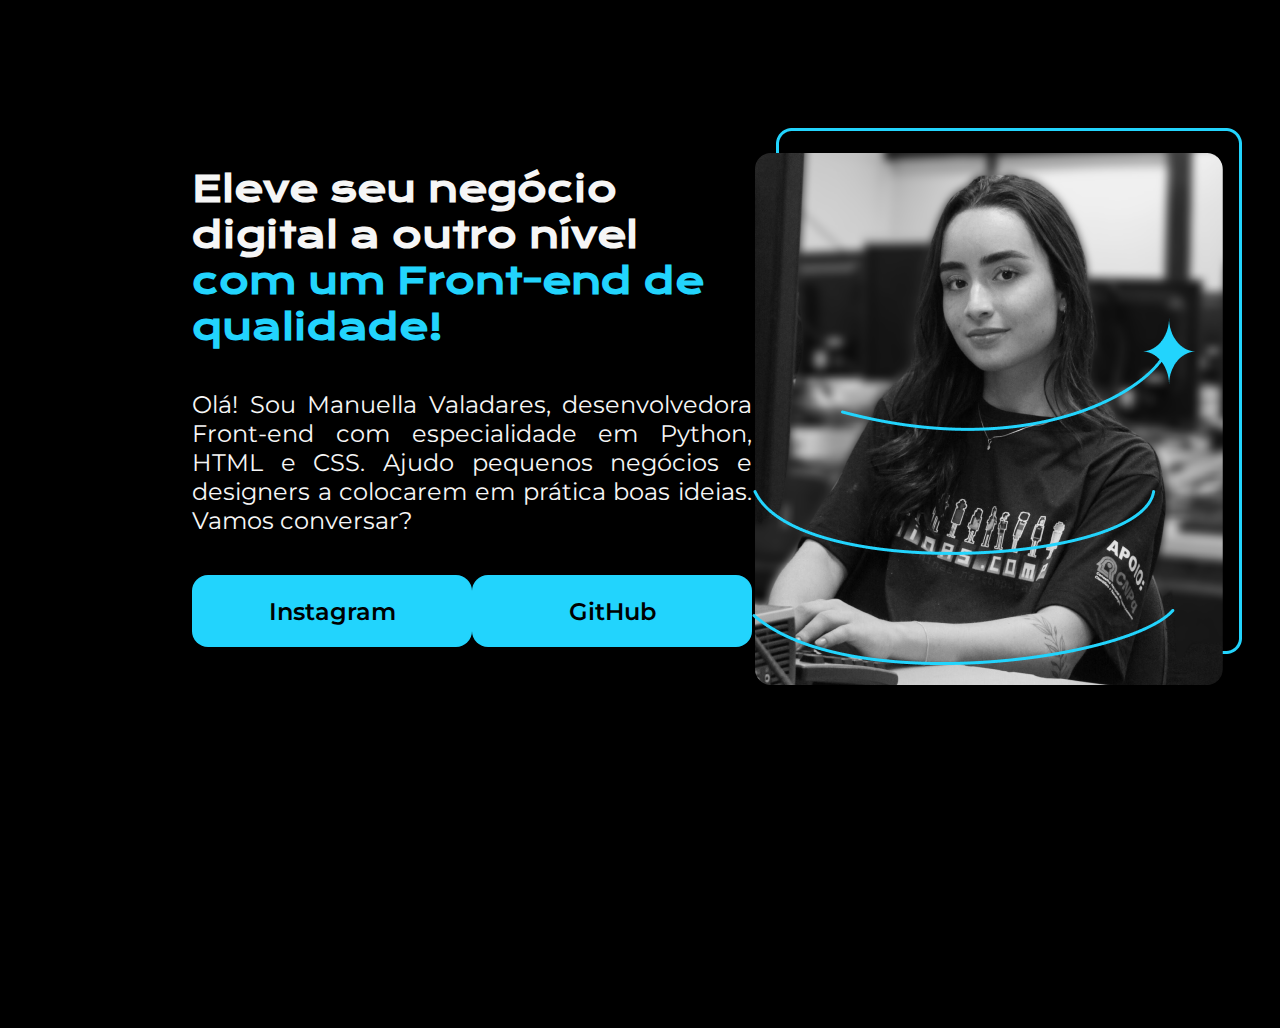
==== index.html @ ca4c6caa "Primeiro commit" ====
<!DOCTYPE html>
<html lang="pt-br">
<head>
    <meta charset="UTF-8">
    <meta name="viewport" content="width=device-width, initial-scale=1.0">
    <title>Portfolio</title>
    <link rel="stylesheet" href="style.css">
</head>
<body>
    <header></header>
    <main class="conteiner">
        <section class="conteiner-secao">
            <h1 class="titulo">Eleve seu negócio digital a outro nível <strong class="titulo-destaque">com um Front-end de qualidade!</strong> </h1>
            <p class="paragrafo">Olá! Sou Manuella Valadares, desenvolvedora Front-end com especialidade em Python, HTML e CSS. Ajudo pequenos negócios e designers a colocarem em prática boas ideias. Vamos conversar?</p>
            <div class="botoes">
                <a class="botoes_links" href="https://www.instagram.com/manuella.valadares">Instagram</a>
                <a class="botoes_links" href="https://github.com/manuvaladares">GitHub</a>
            </div>
        </section>
        <img src="imagem.png" alt="Foto da Manuella programando">
    </main>
    <footer></footer>
</body>
</html>
---- style.css ----
@import url('https://fonts.googleapis.com/css2?family=Krona+One&family=Montserrat:wght@400;600&display=swap');

*{
    margin: 0;
    padding: 0;
}

body {
    background-color: black;
    color: #F6F6F6;
    height: 100vh;
    width: 100vw;
    box-sizing: border-box;
}

.titulo-destaque {
    color: #22d4fd;
}

.conteiner {
    display: flex;
    align-items: center;
    justify-content: space-between;
    margin: 10% 15%;
}

.conteiner-secao{
    width: 615px;
    display: flex;
    flex-direction: column;
    gap: 40px;
}

.titulo {
    font-size: 36px;
    font-family: 'Krona One', sans-serif;
    
}

.paragrafo {
    font-size: 24px;
    font-family: 'Montserrat', sans-serif;
    text-align: justify;
}

.botoes {
    display: flex;
    justify-content: space-between;
}

.botoes_links {
    background-color: #22d4fd;
    width: 280px;
    text-align: center;
    border-radius: 16px;
    font-size: 24px;
    padding: 21.5px 0;
    text-decoration: none;
    color: black;
    font-family: 'Montserrat', sans-serif;
    font-weight: 600;
}
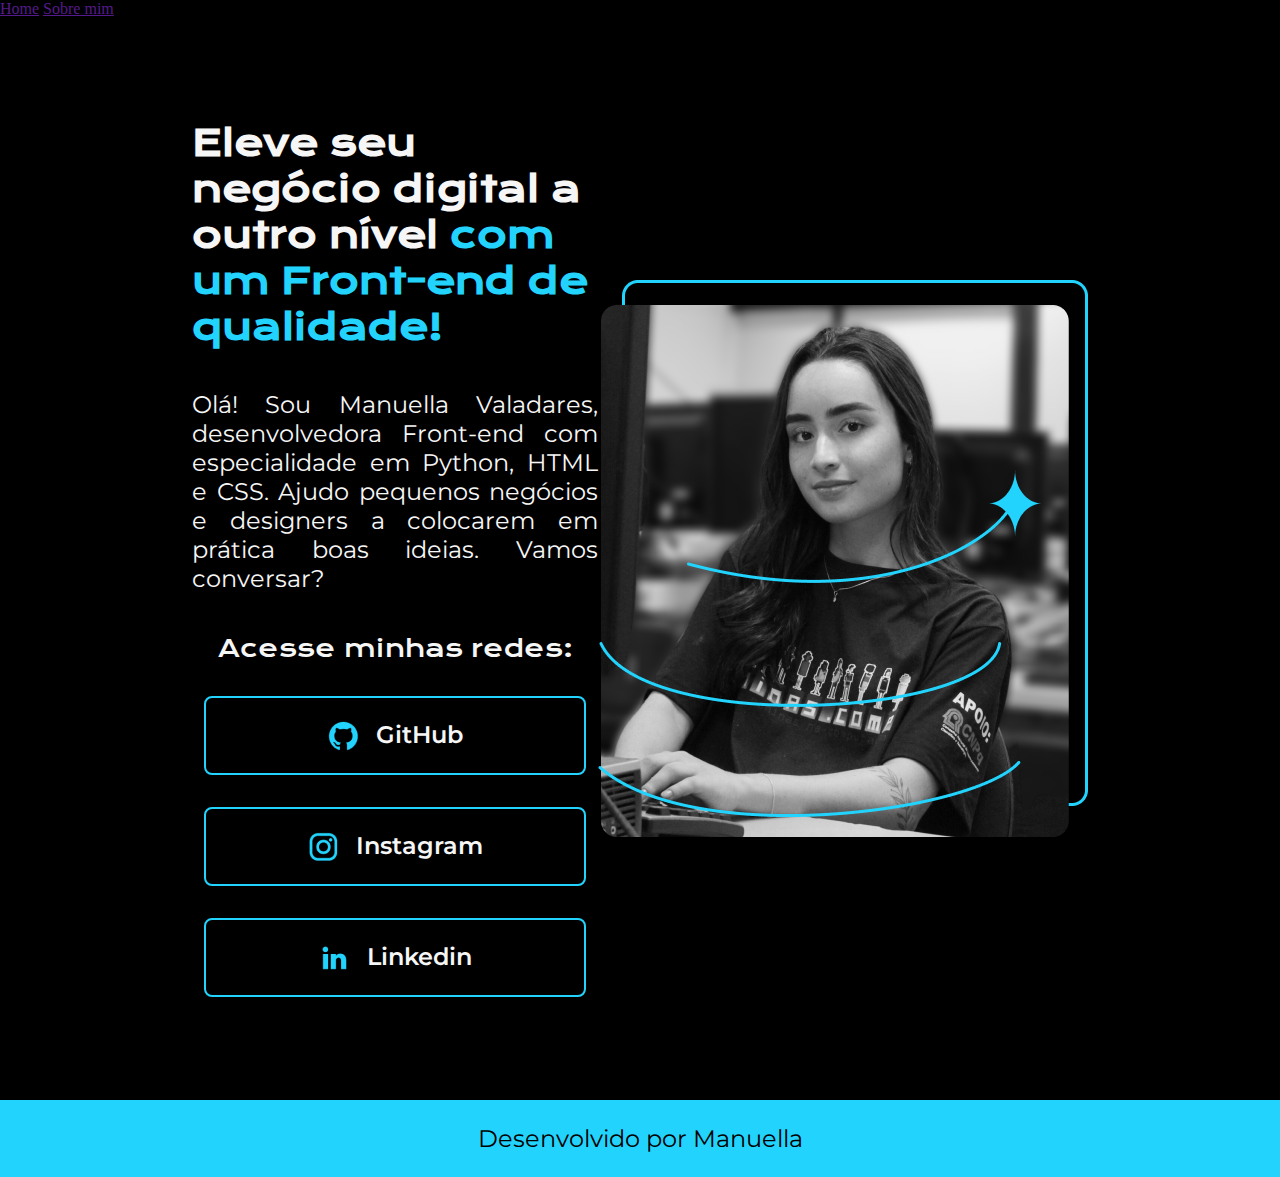
==== commit d42bd949: "contem header e footer" ====
--- a/index.html
+++ b/index.html
@@ -7,18 +7,33 @@
     <link rel="stylesheet" href="style.css">
 </head>
 <body>
-    <header></header>
+    <header class="cabecalho">
+        <nav class="cabecalho__menu">
+            <a class="cabecalho__menu__links" href="">Home</a>
+            <a class="cabecalho__menu__links" href="">Sobre mim</a>
+        </nav>
+    </header>
     <main class="conteiner">
-        <section class="conteiner-secao">
-            <h1 class="titulo">Eleve seu negócio digital a outro nível <strong class="titulo-destaque">com um Front-end de qualidade!</strong> </h1>
-            <p class="paragrafo">Olá! Sou Manuella Valadares, desenvolvedora Front-end com especialidade em Python, HTML e CSS. Ajudo pequenos negócios e designers a colocarem em prática boas ideias. Vamos conversar?</p>
-            <div class="botoes">
-                <a class="botoes_links" href="https://www.instagram.com/manuella.valadares">Instagram</a>
-                <a class="botoes_links" href="https://github.com/manuvaladares">GitHub</a>
+        <section class="conteiner__secao">
+            <h1 class="conteiner__secao__titulo">Eleve seu negócio digital a outro nível <strong class="titulo-destaque">com um Front-end de qualidade!</strong> </h1>
+            <p class="conteiner__secao__paragrafo">Olá! Sou Manuella Valadares, desenvolvedora Front-end com especialidade em Python, HTML e CSS. Ajudo pequenos negócios e designers a colocarem em prática boas ideias. Vamos conversar?</p>
+            <div class="conteiner__secao__botoes">
+                <h2 class="conteiner__secao__botoes__subtitulo">Acesse minhas redes:</h2>
+                <a class="conteiner__secao__botoes__links" href="https://www.github.com/manuvaladares">
+                    <img src="./assets/github.png" alt="logo github"> GitHub
+                </a>
+                <a class="conteiner__secao__botoes__links" href="https://www.instagram.com/manuella.valadares">
+                    <img src="./assets/instagram.png" alt="logo instagram">Instagram
+                </a>
+                <a class="conteiner__secao__botoes__links" href="https://www.linkedin.com/in/manuellavaladares">
+                    <img src="./assets/linkedin.png" alt="logo linkedin">Linkedin
+                </a>
             </div>
         </section>
         <img src="imagem.png" alt="Foto da Manuella programando">
     </main>
-    <footer></footer>
+    <footer>
+        <p class="rodape">Desenvolvido por Manuella</p>
+    </footer>
 </body>
 </html>--- a/style.css
+++ b/style.css
@@ -8,8 +8,6 @@
 body {
     background-color: black;
     color: #F6F6F6;
-    height: 100vh;
-    width: 100vw;
     box-sizing: border-box;
 }
 
@@ -21,42 +19,68 @@
     display: flex;
     align-items: center;
     justify-content: space-between;
-    margin: 10% 15%;
+    padding: 8% 15%;
 }
 
-.conteiner-secao{
+.conteiner__secao{
     width: 615px;
     display: flex;
     flex-direction: column;
     gap: 40px;
 }
 
-.titulo {
+.conteiner__secao__titulo {
     font-size: 36px;
     font-family: 'Krona One', sans-serif;
     
 }
 
-.paragrafo {
+.conteiner__secao__paragrafo {
     font-size: 24px;
     font-family: 'Montserrat', sans-serif;
     text-align: justify;
 }
 
-.botoes {
+.conteiner__secao__botoes {
     display: flex;
+    flex-direction: column;
     justify-content: space-between;
+    align-items: center;
+    gap: 32px;
 }
 
-.botoes_links {
-    background-color: #22d4fd;
-    width: 280px;
+.conteiner__secao__botoes__subtitulo {
+    font-family: 'Krona One', sans-serif;
+    font-weight: 400;
+    font-size: 24px;
+}
+
+.conteiner__secao__botoes__links {
+    width: 378px;
     text-align: center;
-    border-radius: 16px;
+    border: 2px solid #22d4fd;
+    border-radius: 8px;
     font-size: 24px;
     padding: 21.5px 0;
     text-decoration: none;
-    color: black;
+    color: #f6f6f6;
     font-family: 'Montserrat', sans-serif;
     font-weight: 600;
+    display: flex;
+    justify-content: center;
+    gap: 16px;
+}
+
+.conteiner__secao__botoes__links:hover {
+    background-color: #272727;
+}
+
+.rodape {
+    color: black;
+    background-color: #22d4fd;
+    padding: 24px;
+    text-align: center;
+    font-family: 'Montserrat', sans-serif;
+    font-size: 24px;
+    font-weight: 400px;
 }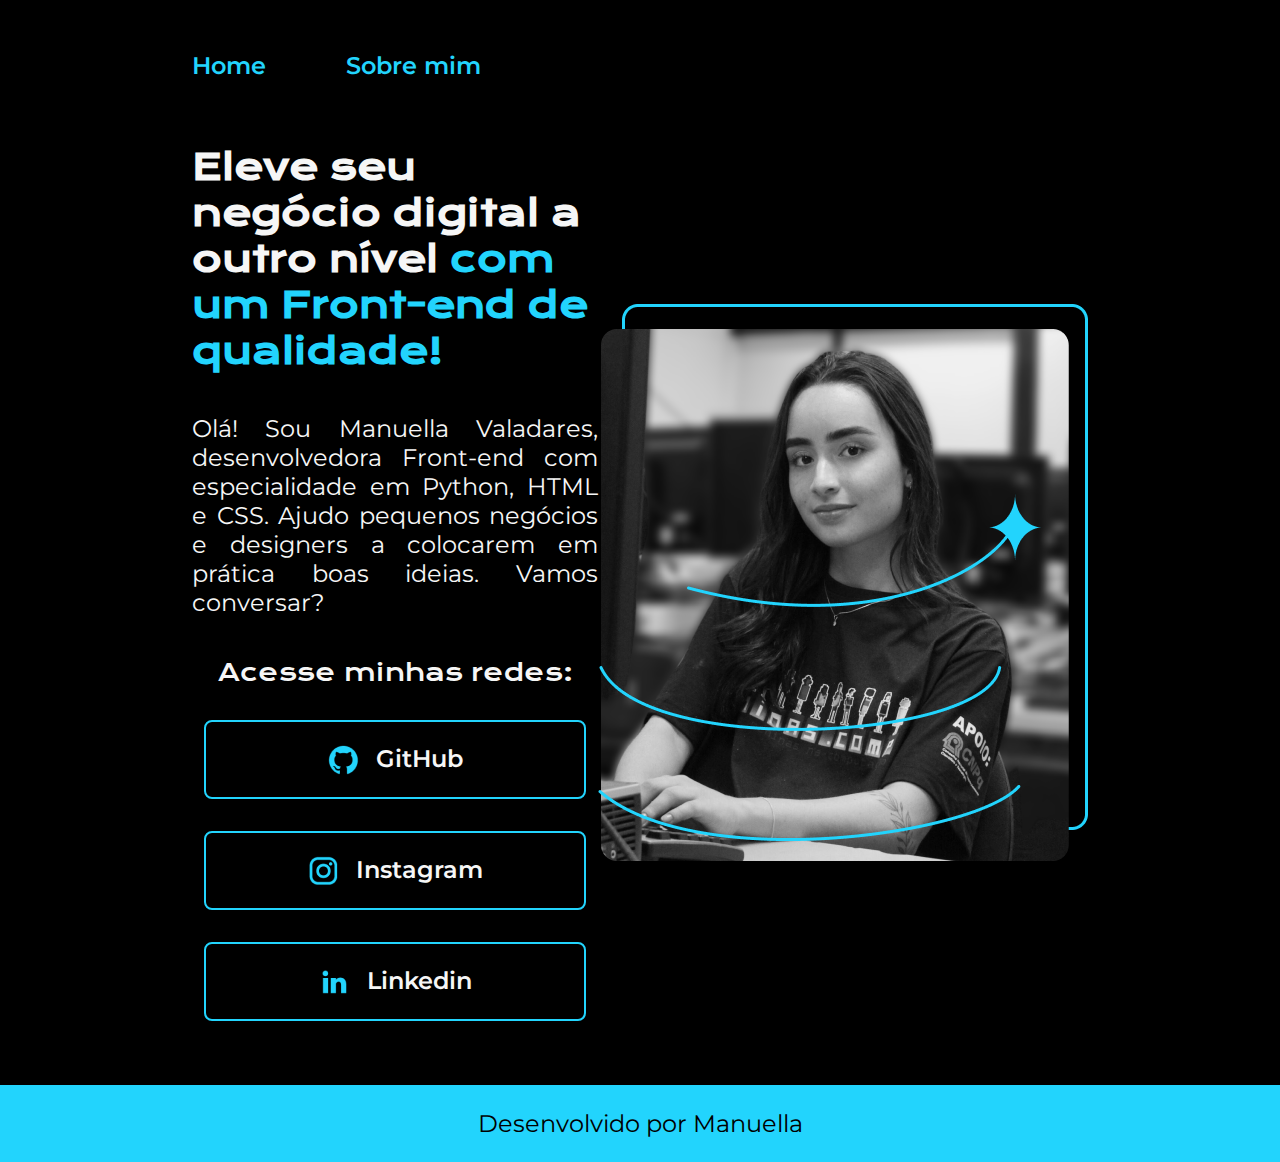
==== commit 836d2c95: "projeto final" ====
--- a/index.html
+++ b/index.html
@@ -4,13 +4,13 @@
     <meta charset="UTF-8">
     <meta name="viewport" content="width=device-width, initial-scale=1.0">
     <title>Portfolio</title>
-    <link rel="stylesheet" href="style.css">
+    <link rel="stylesheet" href="./styles/style.css">
 </head>
 <body>
     <header class="cabecalho">
-        <nav class="cabecalho__menu">
-            <a class="cabecalho__menu__links" href="">Home</a>
-            <a class="cabecalho__menu__links" href="">Sobre mim</a>
+        <nav  class="cabecalho__menu">
+            <a class="cabecalho__menu__links" href="index.html">Home</a>
+            <a class="cabecalho__menu__links" href="about.html">Sobre mim</a>
         </nav>
     </header>
     <main class="conteiner">
@@ -32,8 +32,8 @@
         </section>
         <img src="imagem.png" alt="Foto da Manuella programando">
     </main>
-    <footer>
-        <p class="rodape">Desenvolvido por Manuella</p>
+    <footer class="rodape">
+        <p >Desenvolvido por Manuella</p>
     </footer>
 </body>
 </html>--- a/styles/style.css
+++ b/styles/style.css
@@ -0,0 +1,111 @@
+@import url('https://fonts.googleapis.com/css2?family=Krona+One&family=Montserrat:wght@400;600&display=swap');
+
+:root {
+    --cor-primaria: #000000;
+    --cor-secundaria: #f6f6f6;
+    --cor-terciaria: #22d4fd;
+    --fonte-titulo: 'Krona One', sans-serif;
+    --fonte-texto: 'Montserrat', sans-serif;
+}
+
+*{
+    margin: 0;
+    padding: 0;
+}
+
+body {
+    background-color: var(--cor-primaria);
+    color: var(--cor-secundaria);
+    box-sizing: border-box;
+}
+
+.cabecalho {
+    padding: 4% 0% 0% 15%;
+}
+
+.cabecalho__menu {
+    display: flex;
+    gap: 80px;
+}
+
+.cabecalho__menu__links {
+    color: var(--cor-terciaria);
+    font-family: var(--fonte-texto);
+    font-size: 24px;
+    font-weight: 600;
+    text-decoration: none;
+}
+
+.conteiner {
+    display: flex;
+    align-items: center;
+    justify-content: space-between;
+    padding: 5% 15%;
+}
+
+.conteiner__secao{
+    width: 615px;
+    display: flex;
+    flex-direction: column;
+    gap: 40px;
+}
+
+.conteiner__secao__titulo {
+    font-size: 36px;
+    font-family: var(--fonte-titulo);
+    
+}
+
+.titulo-destaque {
+    color: var(--cor-terciaria);
+}
+
+.conteiner__secao__paragrafo {
+    font-size: 24px;
+    font-family: var(--fonte-texto);
+    text-align: justify;
+}
+
+.conteiner__secao__botoes {
+    display: flex;
+    flex-direction: column;
+    justify-content: space-between;
+    align-items: center;
+    gap: 32px;
+}
+
+.conteiner__secao__botoes__subtitulo {
+    font-family: var(--fonte-titulo);
+    font-weight: 400;
+    font-size: 24px;
+}
+
+.conteiner__secao__botoes__links {
+    width: 378px;
+    text-align: center;
+    border: 2px solid var(--cor-terciaria);
+    border-radius: 8px;
+    font-size: 24px;
+    padding: 21.5px 0;
+    text-decoration: none;
+    color: var(--cor-secundaria);
+    font-family: var(--fonte-texto);
+    font-weight: 600;
+    display: flex;
+    justify-content: center;
+    gap: 16px;
+}
+
+.conteiner__secao__botoes__links:hover {
+    background-color: #272727;
+}
+
+.rodape {
+    color: var(--cor-primaria);
+    background-color: var(--cor-terciaria);
+    padding: 24px;
+    text-align: center;
+    font-family: var(--fonte-texto);
+    font-size: 24px;
+    font-weight: 400px;
+}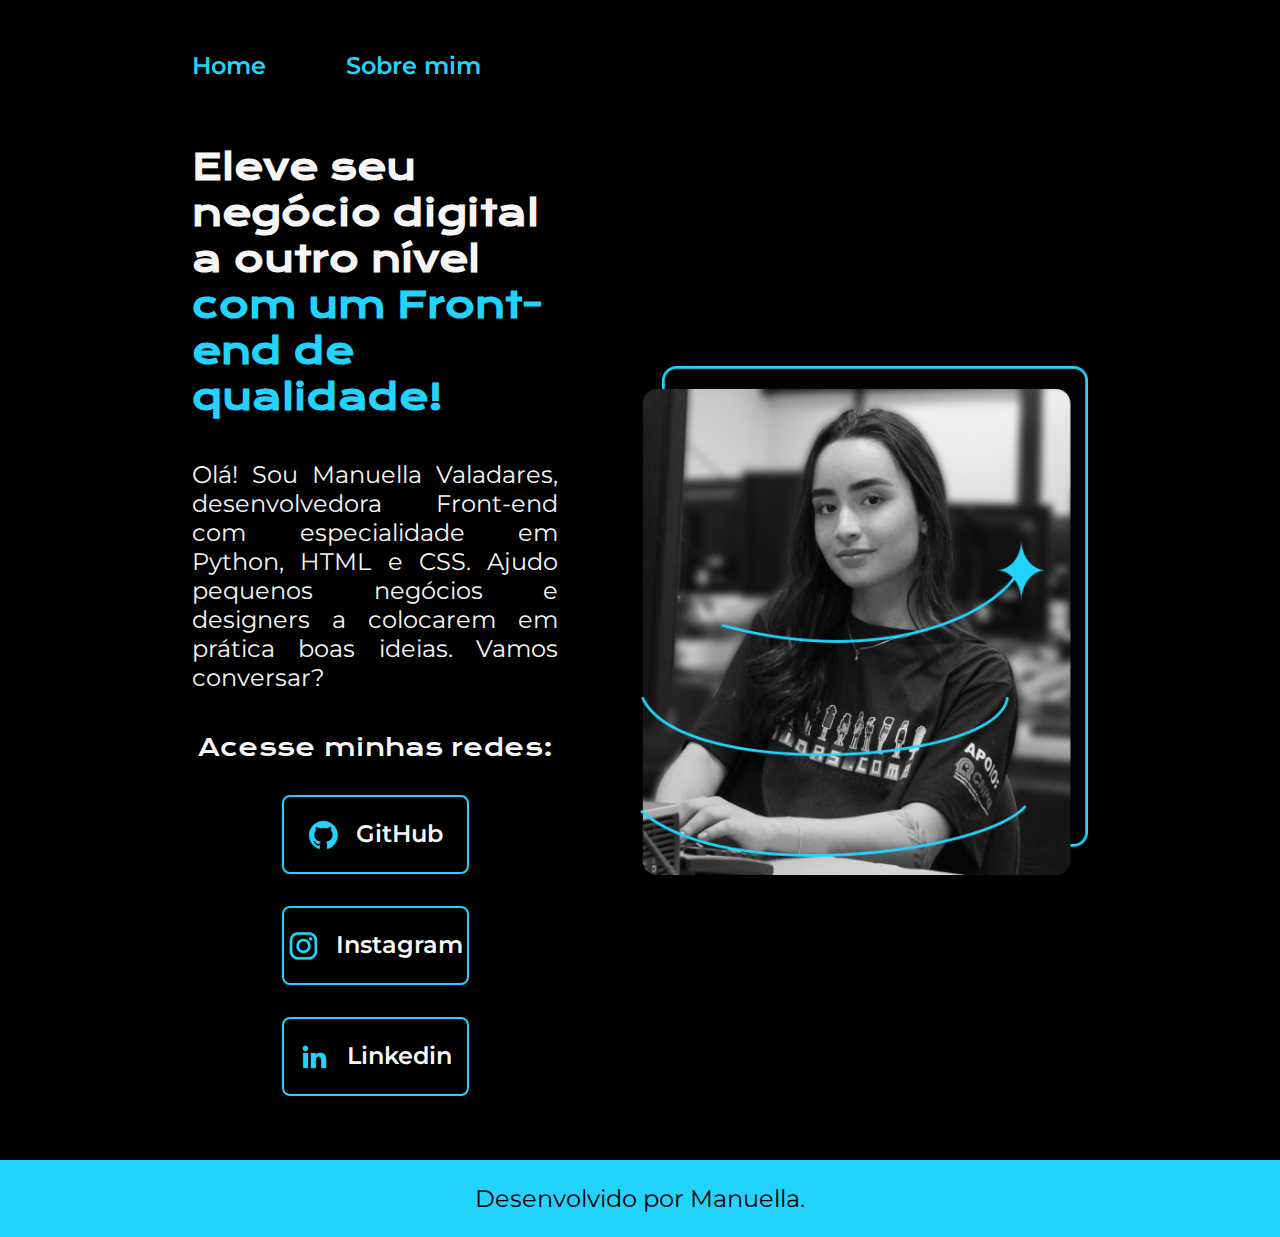
==== commit 7dca7e87: "responsivo em mobile" ====
--- a/index.html
+++ b/index.html
@@ -30,10 +30,10 @@
                 </a>
             </div>
         </section>
-        <img src="imagem.png" alt="Foto da Manuella programando">
+        <img class="conteiner__imagem" src="imagem.png" alt="Foto da Manuella programando">
     </main>
     <footer class="rodape">
-        <p >Desenvolvido por Manuella</p>
+        <p >Desenvolvido por Manuella.</p>
     </footer>
 </body>
 </html>--- a/styles/style.css
+++ b/styles/style.css
@@ -31,7 +31,7 @@
 .cabecalho__menu__links {
     color: var(--cor-terciaria);
     font-family: var(--fonte-texto);
-    font-size: 24px;
+    font-size: 1.5rem;
     font-weight: 600;
     text-decoration: none;
 }
@@ -41,17 +41,18 @@
     align-items: center;
     justify-content: space-between;
     padding: 5% 15%;
+    gap: 82px;
 }
 
 .conteiner__secao{
-    width: 615px;
+    width: 50%;
     display: flex;
     flex-direction: column;
     gap: 40px;
 }
 
 .conteiner__secao__titulo {
-    font-size: 36px;
+    font-size: 2.25rem;
     font-family: var(--fonte-titulo);
     
 }
@@ -61,7 +62,7 @@
 }
 
 .conteiner__secao__paragrafo {
-    font-size: 24px;
+    font-size: 1.5rem;
     font-family: var(--fonte-texto);
     text-align: justify;
 }
@@ -77,15 +78,15 @@
 .conteiner__secao__botoes__subtitulo {
     font-family: var(--fonte-titulo);
     font-weight: 400;
-    font-size: 24px;
+    font-size: 1.5rem;
 }
 
 .conteiner__secao__botoes__links {
-    width: 378px;
+    width: 50%;
     text-align: center;
     border: 2px solid var(--cor-terciaria);
     border-radius: 8px;
-    font-size: 24px;
+    font-size: 1.5rem;
     padding: 21.5px 0;
     text-decoration: none;
     color: var(--cor-secundaria);
@@ -100,12 +101,38 @@
     background-color: #272727;
 }
 
+.conteiner__imagem {
+    width: 50%;
+}
+
 .rodape {
     color: var(--cor-primaria);
     background-color: var(--cor-terciaria);
     padding: 24px;
     text-align: center;
     font-family: var(--fonte-texto);
-    font-size: 24px;
+    font-size: 1.5rem;
     font-weight: 400px;
+}
+
+@media (max-width: 1200px) {
+    .cabecalho {
+        padding: 10%;
+    }
+
+    .cabecalho__menu {
+        justify-content: center;
+    }
+    
+    .conteiner {
+        flex-direction: column-reverse;
+        padding: 5% ;
+    }
+
+    .conteiner__secao {
+        width: auto;
+    }
+
+
+    
 }